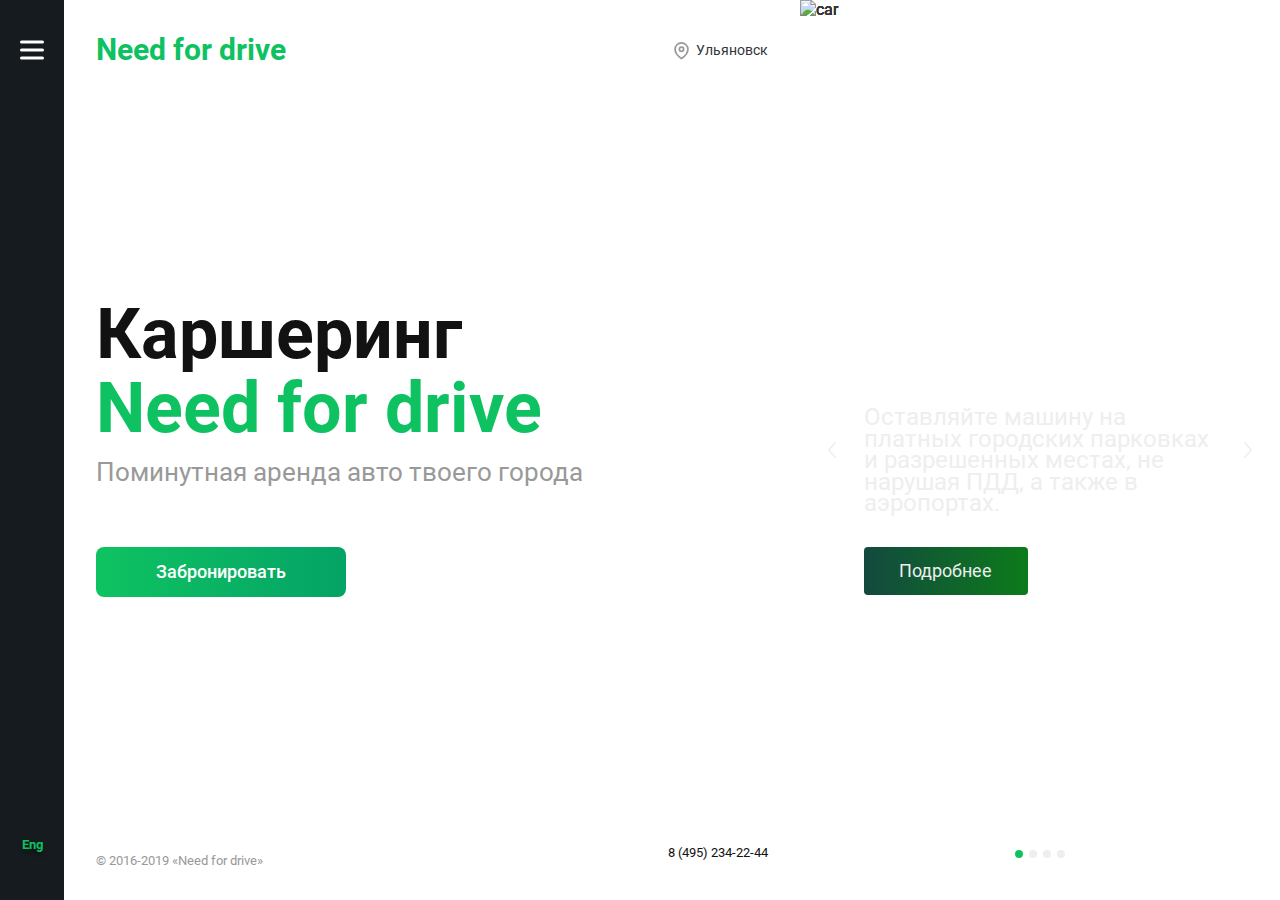
==== index.html @ 5c51f8cb "adding my files to my repository" ====
<!DOCTYPE html>
<html lang="ru">
  <head>
    <meta charset="UTF-8">
    <meta name="viewport" content="width=device-width, initial-scale=1.0">
    <meta http-equiv="X-UA-Compatible" content="ie=edge">
    <link href="./assets/images/favicon.ico" rel="shortcut icon" type="image/x-icon">
    <title>Сar sharing</title>
    <link rel="stylesheet" href="/./assets/styles/main.css">
  </head>
  <body>
    <div class="page">
      <div class="container">
        <div class="carsharing">
          <div class="menu carsharing__menu">
            <div class="menu__burger"><a class="menu__burger-button" href="#"><span class="menu__burger-lines"></span></a>
              <nav class="menu__burger-nav"><a class="menu__burger-link" href="#">Парковка</a><a class="menu__burger-link" href="#">Страховка</a><a class="menu__burger-link" href="#">Бензин</a><a class="menu__burger-link" href="#">Обслуживание</a>
              </nav>
              <div class="menu__burger-overlay"></div>
            </div>
            <button class="menu__language-btn">
              <div class="menu__language">Eng</div>
            </button>
          </div>
          <div class="content carsharing__content">
            <div class="header content__header">
              <div class="header__wrap">
                <div class="header__name">Need for drive</div>
                <div class="header__location-wrap">
                  <svg class="header__location-icon">
                    <use xlink:href="/./assets/sprite.svg#location-usage"></use>
                  </svg>
                  <div class="header__location">Ульяновск</div>
                </div>
              </div>
            </div>
            <div class="content__main">
              <div class="content__title">Каршеринг</div>
              <div class="content__subtitle">Need for drive</div>
              <div class="content__text">Поминутная аренда авто твоего города</div>
              <button class="content__btn"><span class="content__btn-text">Забронировать</span></button>
            </div>
            <div class="content__footer">
              <div class="content__number">8 (495) 234-22-44 </div>
              <div class="content__copyright">© 2016-2019 «Need for drive»</div>
            </div>
          </div>
          <div class="slider carsharing__slider">
            <div class="slider__wrapper">
              <div class="slider__items">
                <div class="slider__item">
                  <div class="image slider__image"><img src="source/static/assets/images/carsharing/jp-valery-1052513-unsplash.png" alt="car"></div>
                  <div class="slider__content">
                    <div class="slider__title">Бесплатная парковка</div>
                    <div class="slider__text">Оставляйте машину на платных городских парковках и разрешенных местах, не нарушая ПДД, а также в аэропортах.</div>
                    <button class="slider__btn"><span class="slider__btn-text">Подробнее</span></button>
                  </div>
                </div>
                <div class="slider__item">
                  <div class="image slider__image"><img src="source/static/assets/images/carsharing/jp-valery-1052513-unsplash (1).png" alt="car"></div>
                  <div class="slider__content">
                    <div class="slider__title">Страховка</div>
                    <div class="slider__text">Полная страховка страховка автомобиля</div>
                    <button class="slider__btn"><span class="slider__btn-text">Подробнее</span></button>
                  </div>
                </div>
                <div class="slider__item">
                  <div class="image slider__image"><img src="source/static/assets/images/carsharing/jp-valery-1052513-unsplash (2).png" alt="car"></div>
                  <div class="slider__content">
                    <div class="slider__title">Бензин</div>
                    <div class="slider__text">Полный бак на любой заправке города за наш счёт</div>
                    <button class="slider__btn"><span class="slider__btn-text">Подробнее</span></button>
                  </div>
                </div>
                <div class="slider__item">
                  <div class="image slider__image"><img src="source/static/assets/images/carsharing/jp-valery-1052513-unsplash (3).png" alt="car"></div>
                  <div class="slider__content">
                    <div class="slider__title">Обслуживание</div>
                    <div class="slider__text">Автомобиль проходит еженедельное ТО</div>
                    <button class="slider__btn"><span class="slider__btn-text">Подробнее</span></button>
                  </div>
                </div>
              </div>
            </div><a class="slider__control slider__control_prev" href="#" role="button">
              <svg class="slider__arrow slider__control">
                <use xlink:href="/./assets/sprite.svg#Vector-usage"></use>
              </svg></a><a class="slider__control slider__control_next" href="#" role="button">
              <svg class="slider__arrow slider__control">
                <use xlink:href="/./assets/sprite.svg#Vector (1)-usage"></use>
              </svg></a>
          </div>
        </div>
      </div>
    </div>
    <script type="text/javascript" src="/./assets/scripts/main.bundle.js" async defer></script>
  </body>
</html>
---- assets/styles/main.css ----
.swiper-container{margin-left:auto;margin-right:auto;position:relative;overflow:hidden;z-index:1}.swiper-container .swiper-notification{position:absolute;left:0;top:0;pointer-events:none;opacity:0;z-index:-1000}.swiper-wrapper{position:relative;width:100%;height:100%;z-index:1;display:-ms-flexbox;display:flex;transition-property:transform;box-sizing:content-box;transform:translate3d(0, 0, 0)}.swiper-slide{-ms-flex-negative:0;flex-shrink:0;width:100%;height:100%;position:relative}.swiper-container-no-flexbox .swiper-slide{float:left}.swiper-container-vertical>.swiper-wrapper{-ms-flex-direction:column;flex-direction:column}.swiper-container-android .swiper-slide{transform:translate3d(0, 0, 0)}.swiper-container-multirow>.swiper-wrapper{-ms-flex-wrap:wrap;flex-wrap:wrap}.swiper-container-free-mode>.swiper-wrapper{transition-timing-function:ease-out;margin:0 auto}.swiper-container-autoheight{height:auto}.swiper-container-autoheight .swiper-slide{height:auto}.swiper-container-autoheight .swiper-wrapper{-ms-flex-align:start;align-items:flex-start;transition-property:transform, height}.swiper-wp8-horizontal{-ms-touch-action:pan-y;touch-action:pan-y}.swiper-wp8-vertical{-ms-touch-action:pan-x;touch-action:pan-x}.swiper-pagination-progress{background:rgba(0,0,0,0.25);position:absolute}.swiper-pagination-progress .swiper-pagination-progressbar{background:#007aff;position:absolute;left:0;top:0;width:100%;height:100%;-ms-transform:scale(0);transform:scale(0);-ms-transform-origin:left top;transform-origin:left top}.swiper-container-rtl .swiper-pagination-progress .swiper-pagination-progressbar{-ms-transform-origin:right top;transform-origin:right top}.swiper-container-horizontal>.swiper-pagination-progress{width:100%;height:4px;left:0;top:0}.swiper-container-vertical>.swiper-pagination-progress{width:4px;height:100%;left:0;top:0}.swiper-pagination-progress.swiper-pagination-white{background:rgba(255,255,255,0.5)}.swiper-pagination-progress.swiper-pagination-white .swiper-pagination-progressbar{background:#fff}.swiper-pagination-progress.swiper-pagination-black .swiper-pagination-progressbar{background:#000}.swiper-container-3d .swiper-wrapper,.swiper-container-3d .swiper-slide,.swiper-container-3d .swiper-slide-shadow-left,.swiper-container-3d .swiper-slide-shadow-right,.swiper-container-3d .swiper-slide-shadow-top,.swiper-container-3d .swiper-slide-shadow-bottom,.swiper-container-3d .swiper-cube-shadow{transform-style:preserve-3d}.swiper-container-3d .swiper-slide-shadow-left,.swiper-container-3d .swiper-slide-shadow-right,.swiper-container-3d .swiper-slide-shadow-top,.swiper-container-3d .swiper-slide-shadow-bottom{position:absolute;left:0;top:0;width:100%;height:100%;pointer-events:none;z-index:10}.swiper-container-3d .swiper-slide-shadow-left{background-image:linear-gradient(to left, rgba(0,0,0,0.5), rgba(0,0,0,0))}.swiper-container-3d .swiper-slide-shadow-right{background-image:linear-gradient(to right, rgba(0,0,0,0.5), rgba(0,0,0,0))}.swiper-container-3d .swiper-slide-shadow-top{background-image:linear-gradient(to top, rgba(0,0,0,0.5), rgba(0,0,0,0))}.swiper-container-3d .swiper-slide-shadow-bottom{background-image:linear-gradient(to bottom, rgba(0,0,0,0.5), rgba(0,0,0,0))}.swiper-container-coverflow .swiper-wrapper{-ms-perspective:1200}.swiper-zoom-container{width:100%;height:100%;display:-ms-flexbox;display:flex;-ms-flex-pack:center;justify-content:center;-ms-flex-align:center;align-items:center;text-align:center}.swiper-zoom-container>img,.swiper-zoom-container>svg,.swiper-zoom-container>canvas{max-width:100%;max-height:100%;object-fit:contain}.swiper-scrollbar{border-radius:0.625rem;position:relative;-ms-touch-action:none;background:rgba(0,0,0,0.1)}.swiper-container-horizontal>.swiper-scrollbar{position:absolute;left:1%;bottom:3px;z-index:50;height:5px;width:98%}.swiper-container-vertical>.swiper-scrollbar{position:absolute;right:3px;top:1%;z-index:50;width:5px;height:98%}.swiper-scrollbar-drag{height:100%;width:100%;position:relative;background:rgba(0,0,0,0.5);border-radius:0.625rem;left:0;top:0}.swiper-scrollbar-cursor-drag{cursor:move}.swiper-lazy-preloader{width:2.625rem;height:2.625rem;position:absolute;left:50%;top:50%;margin-left:-21px;margin-top:-21px;z-index:10;-ms-transform-origin:50%;transform-origin:50%;animation:swiper-preloader-spin 1s steps(12, end) infinite}.swiper-lazy-preloader::after{display:block;content:"";width:100%;height:100%;background-image:url("data:image/svg+xml;charset=utf-8,%3Csvg%20viewBox%3D'0%200%20120%20120'%20xmlns%3D'http%3A%2F%2Fwww.w3.org%2F2000%2Fsvg'%20xmlns%3Axlink%3D'http%3A%2F%2Fwww.w3.org%2F1999%2Fxlink'%3E%3Cdefs%3E%3Cline%20id%3D'l'%20x1%3D'60'%20x2%3D'60'%20y1%3D'7'%20y2%3D'27'%20stroke%3D'%236c6c6c'%20stroke-width%3D'11'%20stroke-linecap%3D'round'%2F%3E%3C%2Fdefs%3E%3Cg%3E%3Cuse%20xlink%3Ahref%3D'%23l'%20opacity%3D'.27'%2F%3E%3Cuse%20xlink%3Ahref%3D'%23l'%20opacity%3D'.27'%20transform%3D'rotate(30%2060%2C60)'%2F%3E%3Cuse%20xlink%3Ahref%3D'%23l'%20opacity%3D'.27'%20transform%3D'rotate(60%2060%2C60)'%2F%3E%3Cuse%20xlink%3Ahref%3D'%23l'%20opacity%3D'.27'%20transform%3D'rotate(90%2060%2C60)'%2F%3E%3Cuse%20xlink%3Ahref%3D'%23l'%20opacity%3D'.27'%20transform%3D'rotate(120%2060%2C60)'%2F%3E%3Cuse%20xlink%3Ahref%3D'%23l'%20opacity%3D'.27'%20transform%3D'rotate(150%2060%2C60)'%2F%3E%3Cuse%20xlink%3Ahref%3D'%23l'%20opacity%3D'.37'%20transform%3D'rotate(180%2060%2C60)'%2F%3E%3Cuse%20xlink%3Ahref%3D'%23l'%20opacity%3D'.46'%20transform%3D'rotate(210%2060%2C60)'%2F%3E%3Cuse%20xlink%3Ahref%3D'%23l'%20opacity%3D'.56'%20transform%3D'rotate(240%2060%2C60)'%2F%3E%3Cuse%20xlink%3Ahref%3D'%23l'%20opacity%3D'.66'%20transform%3D'rotate(270%2060%2C60)'%2F%3E%3Cuse%20xlink%3Ahref%3D'%23l'%20opacity%3D'.75'%20transform%3D'rotate(300%2060%2C60)'%2F%3E%3Cuse%20xlink%3Ahref%3D'%23l'%20opacity%3D'.85'%20transform%3D'rotate(330%2060%2C60)'%2F%3E%3C%2Fg%3E%3C%2Fsvg%3E");background-position:50%;background-size:100%;background-repeat:no-repeat}.swiper-lazy-preloader-white::after{background-image:url("data:image/svg+xml;charset=utf-8,%3Csvg%20viewBox%3D'0%200%20120%20120'%20xmlns%3D'http%3A%2F%2Fwww.w3.org%2F2000%2Fsvg'%20xmlns%3Axlink%3D'http%3A%2F%2Fwww.w3.org%2F1999%2Fxlink'%3E%3Cdefs%3E%3Cline%20id%3D'l'%20x1%3D'60'%20x2%3D'60'%20y1%3D'7'%20y2%3D'27'%20stroke%3D'%23fff'%20stroke-width%3D'11'%20stroke-linecap%3D'round'%2F%3E%3C%2Fdefs%3E%3Cg%3E%3Cuse%20xlink%3Ahref%3D'%23l'%20opacity%3D'.27'%2F%3E%3Cuse%20xlink%3Ahref%3D'%23l'%20opacity%3D'.27'%20transform%3D'rotate(30%2060%2C60)'%2F%3E%3Cuse%20xlink%3Ahref%3D'%23l'%20opacity%3D'.27'%20transform%3D'rotate(60%2060%2C60)'%2F%3E%3Cuse%20xlink%3Ahref%3D'%23l'%20opacity%3D'.27'%20transform%3D'rotate(90%2060%2C60)'%2F%3E%3Cuse%20xlink%3Ahref%3D'%23l'%20opacity%3D'.27'%20transform%3D'rotate(120%2060%2C60)'%2F%3E%3Cuse%20xlink%3Ahref%3D'%23l'%20opacity%3D'.27'%20transform%3D'rotate(150%2060%2C60)'%2F%3E%3Cuse%20xlink%3Ahref%3D'%23l'%20opacity%3D'.37'%20transform%3D'rotate(180%2060%2C60)'%2F%3E%3Cuse%20xlink%3Ahref%3D'%23l'%20opacity%3D'.46'%20transform%3D'rotate(210%2060%2C60)'%2F%3E%3Cuse%20xlink%3Ahref%3D'%23l'%20opacity%3D'.56'%20transform%3D'rotate(240%2060%2C60)'%2F%3E%3Cuse%20xlink%3Ahref%3D'%23l'%20opacity%3D'.66'%20transform%3D'rotate(270%2060%2C60)'%2F%3E%3Cuse%20xlink%3Ahref%3D'%23l'%20opacity%3D'.75'%20transform%3D'rotate(300%2060%2C60)'%2F%3E%3Cuse%20xlink%3Ahref%3D'%23l'%20opacity%3D'.85'%20transform%3D'rotate(330%2060%2C60)'%2F%3E%3C%2Fg%3E%3C%2Fsvg%3E")}@keyframes swiper-preloader-spin{100%{transform:rotate(360deg)}}.swiper-button-prev{left:1.125rem}.swiper-button-next{right:1.125rem}.swiper-button-prev,.swiper-button-next{position:absolute;top:calc(50% - 2rem);display:-ms-flexbox;display:flex;-ms-flex-pack:center;justify-content:center;-ms-flex-align:center;align-items:center;width:2.5rem;height:2.5rem;padding:0;border-radius:50%;cursor:pointer;transition:0.4s;background-color:#f06842;z-index:2}.swiper-button-prev svg,.swiper-button-next svg{display:block;stroke:#fff}.swiper-button-prev:hover,.swiper-button-next:hover{background-color:#fb5021}.swiper-button-prev.swiper-button-disabled,.swiper-button-next.swiper-button-disabled{display:none;cursor:auto;pointer-events:none}.swiper-button-disabled{cursor:auto;pointer-events:none}.swiper-pagination{width:100%;height:0.5625rem;display:-ms-flexbox;display:flex;-ms-flex-pack:center;justify-content:center;-ms-flex-align:center;align-items:center;text-align:center;transition:300ms;transform:translate3d(0, 0, 0);z-index:10}.swiper-pagination.swiper-pagination-hidden{opacity:0}.swiper-pagination-bullets{display:-ms-flexbox;display:flex;-ms-flex-pack:center;justify-content:center;-ms-flex-align:center;align-items:center}.swiper-pagination-bullet{position:relative;display:-ms-flexbox;display:flex;width:0.625rem;height:0.625rem;border-radius:50%;margin-bottom:1.875rem;background-color:#7198d4;transition:0.4s;cursor:pointer;outline:none;opacity:0.5}.swiper-pagination-bullet::after{content:'';position:absolute;top:50%;left:50%;width:1rem;height:1rem;border:2px solid transparent;border-radius:50%;-ms-transform:translate(-50%, -50%);transform:translate(-50%, -50%);transition:0.4s}.swiper-pagination-bullet:last-of-type{margin:0}.swiper-pagination-bullet:hover{background-color:#f27069}.swiper-pagination-bullet:hover::after{border-color:#f27069}.swiper-pagination-bullet.swiper-pagination-bullet-active{background-color:#f27069;opacity:1}.swiper-pagination-bullet.swiper-pagination-bullet-active::after{border-color:#f27069}button.swiper-pagination-bullet{border:none;margin:0;padding:0;box-shadow:none;-webkit-appearance:none;-moz-appearance:none;appearance:none}.swiper-pagination-clickable .swiper-pagination-bullet{cursor:pointer}.swiper-pagination-white .swiper-pagination-bullet{background:#fff}.swiper-container-vertical>.swiper-pagination-bullets{right:0.625rem;top:50%;transform:translate3d(0, -50%, 0)}.swiper-container-vertical>.swiper-pagination-bullets .swiper-pagination-bullet{margin:5px 0;display:block}.swiper-pagination-fraction{color:#a4a4a4;font-size:1rem}.swiper-pagination-fraction span{margin:0 .125rem}.swiper-pagination-fraction .swiper-pagination-current{font-size:1.125rem;color:#4d7abf}.swiper-button-disabled{pointer-events:none;opacity:0.4}@font-face{font-family:'BaronNeue';src:url(./../../assets/fonts/BaronNeue.woff) format("woff"),url(./../../assets/fonts/BaronNeue.ttf) format("truetype");font-style:normal;font-weight:400}@font-face{font-family:'BaronNeue';src:url(./../../assets/fonts/BaronNeueBold.woff) format("woff"),url(./../../assets/fonts/BaronNeueBold.ttf) format("truetype");font-style:Bold;font-weight:600}@font-face{font-family:'Lato';src:url(./../../assets/fonts/Lato-Regular.woff) format("woff"),url(./../../assets/fonts/Lato-Regular.ttf) format("truetype");font-style:normal;font-weight:400}@font-face{font-family:'Lato';src:url(./../../assets/fonts/Lato-Bold.woff) format("woff"),url(./../../assets/fonts/Lato-Bold.ttf) format("truetype");font-style:Bold;font-weight:600}@font-face{font-family:'Roboto';src:url(./../../assets/fonts/Roboto-Regular.woff) format("woff"),url(./../../assets/fonts/Roboto-Regular.woff) format("woff2"),url(./../../assets/fonts/Roboto-Regular.ttf) format("truetype");font-style:normal;font-weight:400}@font-face{font-family:'Roboto';src:url(./../../assets/fonts/Roboto-Italic.woff) format("woff"),url(./../../assets/fonts/Roboto-Italic.woff) format("woff2"),url(./../../assets/fonts/Roboto-Italic.ttf) format("truetype");font-style:Italic;font-weight:400}@font-face{font-family:'Roboto';src:url(./../../assets/fonts/Roboto-Medium.woff) format("woff"),url(./../../assets/fonts/Roboto-Medium.woff) format("woff2"),url(./../../assets/fonts/Roboto-Medium.ttf) format("truetype");font-style:normal;font-weight:500}@font-face{font-family:'Roboto';src:url(./../../assets/fonts/Roboto-Bold.woff) format("woff"),url(./../../assets/fonts/Roboto-Bold.woff) format("woff2"),url(./../../assets/fonts/Roboto-Bold.ttf) format("truetype");font-style:Bold;font-weight:600}*{padding:0;margin:0;box-sizing:border-box;-webkit-print-color-adjust:exact;-webkit-tap-highlight-color:transparent;outline:0}*::after,*::before{box-sizing:border-box}html{font-size:16px}body{display:-ms-flexbox;display:flex;-ms-flex-direction:column;flex-direction:column;min-height:100vh;font-family:"Roboto",Arial,sans-serif,Helvetica,sans-serif;-webkit-font-smoothing:antialiased;text-rendering:optimizeLegibility;color:#31353a}a{text-decoration:none;outline:0;color:#31353a;cursor:pointer;transition:color 0.4s ease}ol,ul{list-style:none}img{display:block}button,input,textarea,select{background-color:transparent;font-family:"Roboto",Arial,sans-serif;border:0;border-radius:0;outline:0;transition:border 0.4s ease, color 0.4s ease;cursor:pointer}svg{display:block;width:100%;height:100%;transition:fill 0.4s ease, stroke 0.4s ease;pointer-events:none}.page{-ms-flex:1 0 auto;flex:1 0 auto;overflow:hidden}.menu .menu__language-btn{display:none}.menu .menu__language{display:none}.menu .menu__burger-button{position:fixed;top:1.3125rem;left:1rem;z-index:30;width:2rem;height:2rem}.menu .menu__burger-lines{position:absolute;width:1.5rem;height:.1875rem;background-color:#121212;top:50%;left:50%;-ms-transform:translate(-50%, -50%);transform:translate(-50%, -50%);border-radius:.5rem}.menu .menu__burger-lines::after{position:absolute;content:"";width:1.5rem;height:.1875rem;background-color:#121212;top:.5rem;border-radius:.5rem}.menu .menu__burger-lines::before{position:absolute;content:"";width:1.5rem;height:.1875rem;background-color:#121212;top:-.5rem;border-radius:.5rem}.menu .menu__burger.menu__burger--active .menu__burger-lines{background-color:transparent}.menu .menu__burger.menu__burger--active .menu__burger-lines::before{top:0;-ms-transform:rotate(45deg);transform:rotate(45deg)}.menu .menu__burger.menu__burger--active .menu__burger-lines::after{top:0;-ms-transform:rotate(-45deg);transform:rotate(-45deg)}.menu .menu__burger-nav{padding-top:5rem;position:fixed;z-index:20;display:-ms-flexbox;display:flex;-ms-flex-flow:column;flex-flow:column;height:100%;background-color:#111518;overflow-y:auto;left:-100%}.menu .menu__burger.menu__burger--active .menu__burger-nav{left:0;top:0}.menu .menu__burger-link{padding:1.875rem;font-size:2rem;line-height:2.3125rem;color:#FFFFFF;text-transform:uppercase}.menu .menu__burger-link:hover{color:#0EC261;transition:border 0.4s ease, color 0.4s ease}.menu .menu__burger-overlay{display:none;position:fixed;top:0;left:0;width:100vw;height:100vh;z-index:10}.menu .menu__burger.menu__burger--active .menu__burger-overlay{display:block;background:rgba(21,27,31,0.81)}.carsharing .carsharing__menu{position:absolute;top:1rem;left:1rem;stroke:#121212}.carsharing .carsharing__content{min-height:100%;display:-ms-flexbox;display:flex;-ms-flex-direction:column;flex-direction:column;-ms-flex-pack:justify;justify-content:space-between}.carsharing .carsharing__slider{display:none}.content{background:#FFFFFF;padding:1rem;width:100%}.content .content__menu-btn{width:2rem;height:2rem}.content .content__main{margin-top:2rem}.content .content__title{font-size:2rem;line-height:100%;font-weight:600;color:#121212}.content .content__subtitle{margin-top:.375rem;font-size:2rem;line-height:100%;color:#0EC261;font-weight:600}.content .content__text{font-size:1.125rem;line-height:1.3125rem;margin-top:1rem;color:#999999;font-weight:300}.content .content__btn{position:absolute;left:0;right:0;height:3.125rem;width:100%;margin-top:2rem;background:linear-gradient(90deg, #0EC261 2.61%, #039F67 112.6%);transition:background 1s ease}.content .content__btn:hover{background:linear-gradient(90deg, #0B934A 2.61%, #026E47 112.6%)}.content .content__btn-text{font-size:1.125rem;line-height:1.3125rem;text-align:center;color:#FFFFFF;font-weight:500}.content .content__footer{position:absolute;left:0;bottom:0;width:100%;height:4.5rem;background:#151B1F;padding:1rem;text-align:end}.content .content__number{font-size:.8125rem;line-height:.9375rem;color:#0EC261;margin-bottom:.5rem;transition:color 1s ease}.content .content__number:hover{color:#EEEEEE;transition:color 1s ease}.content .content__copyright{font-size:.8125rem;line-height:.9375rem;color:#EEEEEE}.slider .slider__wrapper{position:relative;overflow:hidden;height:100%}.slider .slider__items{display:-ms-flexbox;display:flex;transition:transform 0.7s ease;height:100%}.slider .slider__item{-ms-flex:0 0 100%;flex:0 0 100%;max-width:100%;display:-ms-flexbox;display:flex;-ms-flex-align:center;align-items:center}.slider .slider__image{position:absolute;left:0;bottom:0;right:0;top:0;z-index:-1}.slider .slider__content{padding:0 4rem}.slider .slider__btn{height:3rem;width:10.25rem;background:linear-gradient(90deg, #13493F 0%, #0C7B1B 100%);border-radius:.25rem;margin-top:2rem}.slider .slider__btn-text{font-size:1.125rem;line-height:1.3125rem;color:#EEEEEE}.slider .slider__indicators{position:absolute;right:0;bottom:2rem;left:0;z-index:15;display:-ms-flexbox;display:flex;-ms-flex-pack:center;justify-content:center;padding-left:0;margin-right:15%;margin-left:15%;list-style:none;margin-top:0;margin-bottom:0}.slider .slider__indicators li{box-sizing:content-box;-ms-flex:0 1 auto;flex:0 1 auto;width:8px;height:8px;border-radius:50%;margin-right:3px;margin-left:3px;text-indent:-999px;cursor:pointer;background-color:#EEEEEE;background-clip:padding-box;border-top:10px solid transparent;border-bottom:10px solid transparent}.slider .slider__indicators li.active{background-color:#0EC261}.slider .img-fluid{display:inline-block;height:auto;max-width:100%}.slider .slider__control{position:absolute;top:50%;-ms-flex-align:center;align-items:center;-ms-flex-pack:center;justify-content:center;width:4rem;color:#fff;text-align:center;height:100%;-ms-transform:translateY(-50%);transform:translateY(-50%);fill:none;display:-ms-flexbox;display:flex}.slider .slider__control_show{display:-ms-flexbox;display:flex}.slider .slider__control:hover,.slider .slider__control:focus{color:#fff;text-decoration:none;outline:0;opacity:0.9;background:#0EC261;opacity:0.2}.slider .slider__control_prev{left:0}.slider .slider__control_next{right:0}.slider .slider__control::before{content:'';display:inline-block;width:20px;height:20px;background:transparent no-repeat center center;background-size:100% 100%}.slider .slider__arrow{width:.5rem;height:1.125rem}.image img{height:100%;width:auto;max-width:100%;object-fit:cover}.header .header__wrap{text-align:end}.header .header__name{color:#0EC261;font-size:1.875rem;line-height:2.1875rem;font-weight:600}.header .header__location-wrap{display:-ms-flexbox;display:flex;-ms-flex-pack:end;justify-content:flex-end;margin-top:.625rem}.header .header__location-icon{height:1.125rem;width:.9375rem;margin-right:.4375rem;fill:none}.header .header__location{font-size:.875rem;line-height:1rem}.order{display:-ms-flexbox;display:flex}.order .order__main{width:100%}.order .order__header{padding:2rem 4rem}.order .order__sections{display:-ms-flexbox;display:flex}.order .order__conclusion{min-width:24rem;border-left:1px solid #EEEEEE}.order .order__menu{padding:2rem .5rem}.step{display:-ms-flexbox;display:flex;border-bottom:1px solid #EEEEEE;border-top:1px solid #EEEEEE;padding:.5rem 4rem}.step .step__wrapper{display:-ms-flexbox;display:flex;-ms-flex-align:center;align-items:center}.step .step__pointer{width:.375rem;height:.5rem;margin-right:1rem}.step .step__name{font-size:.875rem;line-height:1rem;font-weight:600;margin-right:1rem;color:#999999}.step .step__name.step__name--active{color:#0EC261}.search{padding:0 4rem}.search label{font-size:.875rem;line-height:1rem;margin-bottom:1rem;margin-right:1rem}.search .search__step{padding:2rem 0}.search .search__form-location{display:-ms-flexbox;display:flex;-ms-flex-direction:column;flex-direction:column;text-align:end;width:342px}.search .search__city{border-bottom:1px solid #999999;width:14rem;font-size:.875rem;line-height:1rem;margin-left:.3125rem}.search .search__point{border-bottom:1px solid #999999;width:14rem;font-size:.875rem;line-height:1rem;margin-left:.3125rem}.search .search__map-text{margin-top:2.8125rem;margin-bottom:1rem}.search .radio{position:absolute;z-index:-1;opacity:0;margin:10px 0 0 7px}.search .radio+label{position:relative;padding:0 0 0 20px;cursor:pointer}.search .radio+label:before{content:'';position:absolute;top:2px;left:0;width:12px;height:12px;border-radius:50%;background:#ffffff;border:1px solid #999999}.search .radio+label:after{content:'';position:absolute;top:2px;left:0px;width:12px;height:12px;border-radius:50%;background:#ffffff;border:3px solid #0EC261;opacity:0;transition:.2s}.search .radio:checked+label:after{opacity:1}.search .checkbox{position:absolute;z-index:-1;opacity:0;margin:10px 0 0 20px}.search .checkbox+label{position:relative;padding:0 0 0 20px;cursor:pointer}.search .checkbox+label:before{content:'';position:absolute;top:2px;left:0;width:12px;height:12px;border:1px solid #0EC261;background:#ffffff;transition:.2s}.search .checkbox+label:after{content:'';position:absolute;top:2px;left:2px;width:13px;height:10px;transition:.2s;background:url("./../.././assets/sprite.svg#view-checkbox-usage") no-repeat;display:none}.search .checkbox:checked+label:after{display:block}.search .search__catalog{display:-ms-flexbox;display:flex;-ms-flex-wrap:wrap;flex-wrap:wrap;margin-top:3rem}.search .search__car{min-width:368px;min-height:224px;border:1px solid #EEEEEE;padding:1rem;position:relative}.search .search__car-name{font-size:1.125rem;line-height:1.3125rem}.search .search__car-price{font-size:.875rem;line-height:1rem;color:#999999}.search .search__car-image{position:absolute;bottom:1rem;right:1rem}.search .search__date{display:-ms-flexbox;display:flex;-ms-flex-direction:column;flex-direction:column;width:16.6875rem;text-align:end}.search .search__tariff{display:-ms-flexbox;display:flex;-ms-flex-direction:column;flex-direction:column}.search p{margin-bottom:1rem;margin-top:2rem;font-size:.875rem;line-height:1rem;color:#121212}.search .search__service{display:-ms-flexbox;display:flex;-ms-flex-direction:column;flex-direction:column}.search .search__order{display:-ms-flexbox;display:flex;-ms-flex-wrap:wrap;flex-wrap:wrap;-ms-flex-negative:0;flex-shrink:0}.search .search__order-confirmation{font-size:1.5rem;line-height:1.75rem;color:#121212}.search .search__order-model{font-size:1.125rem;line-height:1.3125rem;color:#121212;margin-top:1rem}.search .search__order-number{font-size:.875rem;line-height:1rem;color:#121212;margin-top:.5rem;border:1px solid #999999;box-sizing:border-box;border-radius:4px;width:6rem;padding:.25rem .5rem}.search .search__order-tank{font-size:.875rem;line-height:1rem;color:#121212;margin-top:.5rem}.search .search__order-date{font-size:.875rem;line-height:1rem;color:#121212;margin-top:.5rem}.search .search__order-image{min-width:7.25rem}.conclusion{padding:2rem 4rem 2rem 2rem}.conclusion .conclusion__title{font-size:1.125rem;line-height:1.3125rem;text-align:end;font-weight:600}.conclusion .conclusion__items{margin-top:2.5rem}.conclusion .conclusion__item{font-size:.875rem;line-height:1rem;color:#121212}.conclusion .conclusion__location{font-size:.875rem;line-height:1rem;color:#999999}.conclusion .conclusion__model{font-size:.875rem;line-height:1rem;color:#999999}.conclusion .conclusion__time{font-size:.875rem;line-height:1rem;color:#999999}.conclusion .conclusion__tariff{font-size:.875rem;line-height:1rem;color:#999999}.conclusion .conclusion__tank{font-size:.875rem;line-height:1rem;color:#999999}.conclusion ul li{clear:both}.conclusion ul li span:first-child{float:left;padding:0.4em 0 0;margin:0}.conclusion ul li span+span{float:right;padding:0 0 0.4em;margin:0}.conclusion ul li:after{content:"";display:block;overflow:hidden;height:1em;border-bottom:1px dotted}.conclusion .conclusion__price-wrp{clear:both;display:-ms-flexbox;display:flex;margin-top:2rem}.conclusion .conclusion__price-text{font-weight:600;margin-right:.5rem}@media (min-width: 768px){.menu{background:#151B1F;display:-ms-flexbox;display:flex;-ms-flex-align:end;align-items:flex-end}.menu .menu__language-btn{display:block;width:3rem;height:3rem;border-radius:50%}.menu .menu__language-btn:hover{border:1px solid #EEEEEE}.menu .menu__language-btn:hover .menu__language{color:#EEEEEE}.menu .menu__language{display:block;color:#0EC261;text-shadow:0px 4px 4px rgba(0,0,0,0.25);font-weight:bold;font-size:.8125rem;line-height:.9375rem}.menu .menu__burger-button{top:2.125rem}.menu .menu__burger-lines{background-color:#ffffff}.menu .menu__burger-lines::after{background-color:#ffffff}.menu .menu__burger-lines::before{background-color:#ffffff}.carsharing{display:-ms-flexbox;display:flex;height:100vh}.carsharing .carsharing__menu{position:relative;top:0;left:0;padding:2rem .5rem;stroke:#ffffff}.content{padding:2rem}.content .content__title{font-size:4.375rem;line-height:100%}.content .content__subtitle{font-size:4.375rem;line-height:4.125rem}.content .content__text{font-size:1.625rem;line-height:1.875rem}.content .content__btn{position:relative;width:15.625rem;border-radius:.5rem;margin-top:3.75rem}.content .content__footer{background:#FFFFFF;position:relative;display:-ms-flexbox;display:flex;-ms-flex-pack:justify;justify-content:space-between;padding:0;-ms-flex-align:end;align-items:flex-end}.content .content__number{color:#121212;-ms-flex-order:2;order:2}.content .content__copyright{color:#999999;-ms-flex-order:1;order:1}.header{display:-ms-flexbox;display:flex;-ms-flex-pack:justify;justify-content:space-between}.header .header__wrap{display:-ms-flexbox;display:flex;width:100%;-ms-flex-pack:justify;justify-content:space-between}}@media (min-width: 1024px){.carsharing .carsharing__slider{display:block;position:relative;overflow:hidden;min-width:25.625rem;margin-left:auto;margin-right:auto;width:calc(100% - 410px)}.slider .slider__title{font-size:2rem;line-height:2.3125rem;color:#FFFFFF}.slider .slider__text{font-size:22px;line-height:100%;color:#EEEEEE;margin-top:.5rem}}@media (min-width: 1280px){.container{max-width:160rem;margin:0 auto}.slider .slider__title{font-size:2.5rem;line-height:2.9375rem;color:#FFFFFF}.slider .slider__text{font-size:24px;line-height:90%;color:#EEEEEE}}
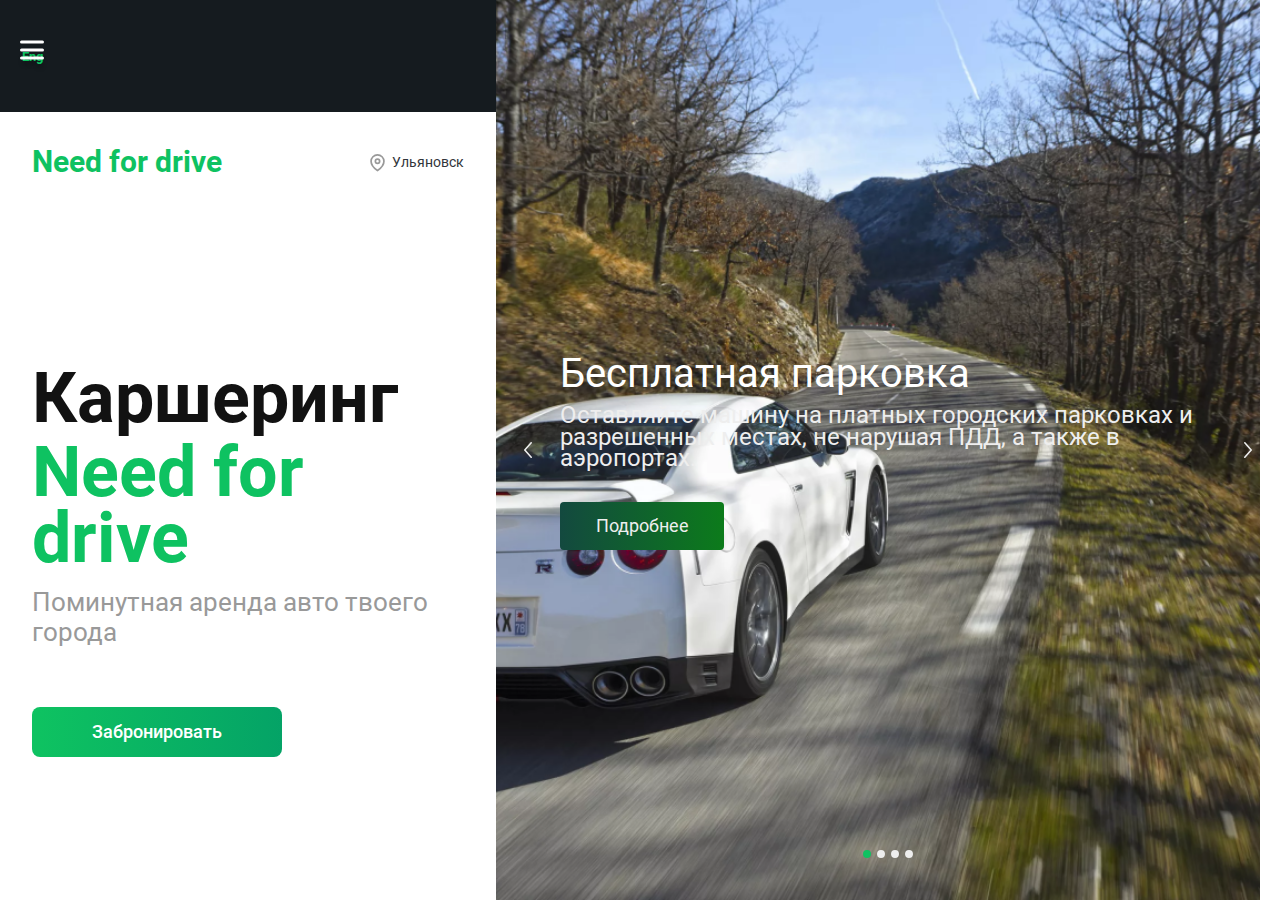
==== commit f5d22594: "not image" ====
--- a/index.html
+++ b/index.html
@@ -6,50 +6,63 @@
     <meta http-equiv="X-UA-Compatible" content="ie=edge">
     <link href="./assets/images/favicon.ico" rel="shortcut icon" type="image/x-icon">
     <title>Сar sharing</title>
-    <link rel="stylesheet" href="/./assets/styles/main.css">
+    <link rel="stylesheet" href="./assets/styles/main.css">
   </head>
   <body>
     <div class="page">
       <div class="container">
         <div class="carsharing">
-          <div class="menu carsharing__menu">
-            <div class="menu__burger"><a class="menu__burger-button" href="#"><span class="menu__burger-lines"></span></a>
-              <nav class="menu__burger-nav"><a class="menu__burger-link" href="#">Парковка</a><a class="menu__burger-link" href="#">Страховка</a><a class="menu__burger-link" href="#">Бензин</a><a class="menu__burger-link" href="#">Обслуживание</a>
-              </nav>
-              <div class="menu__burger-overlay"></div>
+          <div class="carsharing__main">
+            <div class="menu carsharing__menu">
+              <div class="menu__burger"><a class="menu__burger-button" href="#"><span class="menu__burger-lines"></span></a>
+                <nav class="menu__burger-nav"><a class="menu__burger-link" href="#">Парковка</a><a class="menu__burger-link" href="#">Страховка</a><a class="menu__burger-link" href="#">Бензин</a><a class="menu__burger-link" href="#">Обслуживание</a>
+                  <div class="menu__burger-social-icons"><a class="menu__burger-social" href="#">
+                      <svg class="menu__burger-icon">
+                        <use xlink:href="/./assets/sprite.svg#Subtract-usage"></use>
+                      </svg></a><a class="menu__burger-social" href="#">
+                      <svg class="menu__burger-icon">
+                        <use xlink:href="/./assets/sprite.svg#Group-usage"></use>
+                      </svg></a><a class="menu__burger-social" href="#">
+                      <svg class="menu__burger-icon">
+                        <use xlink:href="/./assets/sprite.svg#Instagram-usage"></use>
+                      </svg></a>
+                  </div>
+                </nav>
+                <div class="menu__burger-overlay"></div>
+              </div>
+              <button class="menu__language-btn">
+                <div class="menu__language">Eng</div>
+              </button>
             </div>
-            <button class="menu__language-btn">
-              <div class="menu__language">Eng</div>
-            </button>
-          </div>
-          <div class="content carsharing__content">
-            <div class="header content__header">
-              <div class="header__wrap">
-                <div class="header__name">Need for drive</div>
-                <div class="header__location-wrap">
-                  <svg class="header__location-icon">
-                    <use xlink:href="/./assets/sprite.svg#location-usage"></use>
-                  </svg>
-                  <div class="header__location">Ульяновск</div>
+            <div class="content carsharing__content">
+              <div class="header content__header">
+                <div class="header__wrap">
+                  <div class="header__name">Need for drive</div>
+                  <div class="header__location-wrap">
+                    <svg class="header__location-icon">
+                      <use xlink:href="/./assets/sprite.svg#location-usage"></use>
+                    </svg>
+                    <div class="header__location">Ульяновск</div>
+                  </div>
                 </div>
               </div>
-            </div>
-            <div class="content__main">
-              <div class="content__title">Каршеринг</div>
-              <div class="content__subtitle">Need for drive</div>
-              <div class="content__text">Поминутная аренда авто твоего города</div>
-              <button class="content__btn"><span class="content__btn-text">Забронировать</span></button>
-            </div>
-            <div class="content__footer">
-              <div class="content__number">8 (495) 234-22-44 </div>
-              <div class="content__copyright">© 2016-2019 «Need for drive»</div>
+              <div class="content__main">
+                <div class="content__title">Каршеринг</div>
+                <div class="content__subtitle">Need for drive</div>
+                <div class="content__text">Поминутная аренда авто твоего города</div>
+                <button class="content__btn" onclick="document.location='order.html'"><span class="content__btn-text">Забронировать</span></button>
+              </div>
+              <div class="content__footer">
+                <div class="content__number">8 (495) 234-22-44 </div>
+                <div class="content__copyright">© 2016-2019 «Need for drive»</div>
+              </div>
             </div>
           </div>
           <div class="slider carsharing__slider">
             <div class="slider__wrapper">
               <div class="slider__items">
                 <div class="slider__item">
-                  <div class="image slider__image"><img src="source/static/assets/images/carsharing/jp-valery-1052513-unsplash.png" alt="car"></div>
+                  <div class="image slider__image"><img src="assets/images/carsharing/jp-valery-1052513-unsplash.png" alt="car"></div>
                   <div class="slider__content">
                     <div class="slider__title">Бесплатная парковка</div>
                     <div class="slider__text">Оставляйте машину на платных городских парковках и разрешенных местах, не нарушая ПДД, а также в аэропортах.</div>
@@ -57,7 +70,7 @@
                   </div>
                 </div>
                 <div class="slider__item">
-                  <div class="image slider__image"><img src="source/static/assets/images/carsharing/jp-valery-1052513-unsplash (1).png" alt="car"></div>
+                  <div class="image slider__image"><img src="assets/images/carsharing/jp-valery-1052513-unsplash (1).png" alt="car"></div>
                   <div class="slider__content">
                     <div class="slider__title">Страховка</div>
                     <div class="slider__text">Полная страховка страховка автомобиля</div>
@@ -65,7 +78,7 @@
                   </div>
                 </div>
                 <div class="slider__item">
-                  <div class="image slider__image"><img src="source/static/assets/images/carsharing/jp-valery-1052513-unsplash (2).png" alt="car"></div>
+                  <div class="image slider__image"><img src="assets/images/carsharing/jp-valery-1052513-unsplash (2).png" alt="car"></div>
                   <div class="slider__content">
                     <div class="slider__title">Бензин</div>
                     <div class="slider__text">Полный бак на любой заправке города за наш счёт</div>
@@ -73,7 +86,7 @@
                   </div>
                 </div>
                 <div class="slider__item">
-                  <div class="image slider__image"><img src="source/static/assets/images/carsharing/jp-valery-1052513-unsplash (3).png" alt="car"></div>
+                  <div class="image slider__image"><img src="assets/images/carsharing/jp-valery-1052513-unsplash (3).png" alt="car"></div>
                   <div class="slider__content">
                     <div class="slider__title">Обслуживание</div>
                     <div class="slider__text">Автомобиль проходит еженедельное ТО</div>
@@ -92,6 +105,6 @@
         </div>
       </div>
     </div>
-    <script type="text/javascript" src="/./assets/scripts/main.bundle.js" async defer></script>
+    <script type="text/javascript" src="./assets/scripts/main.bundle.js" async defer></script>
   </body>
 </html>